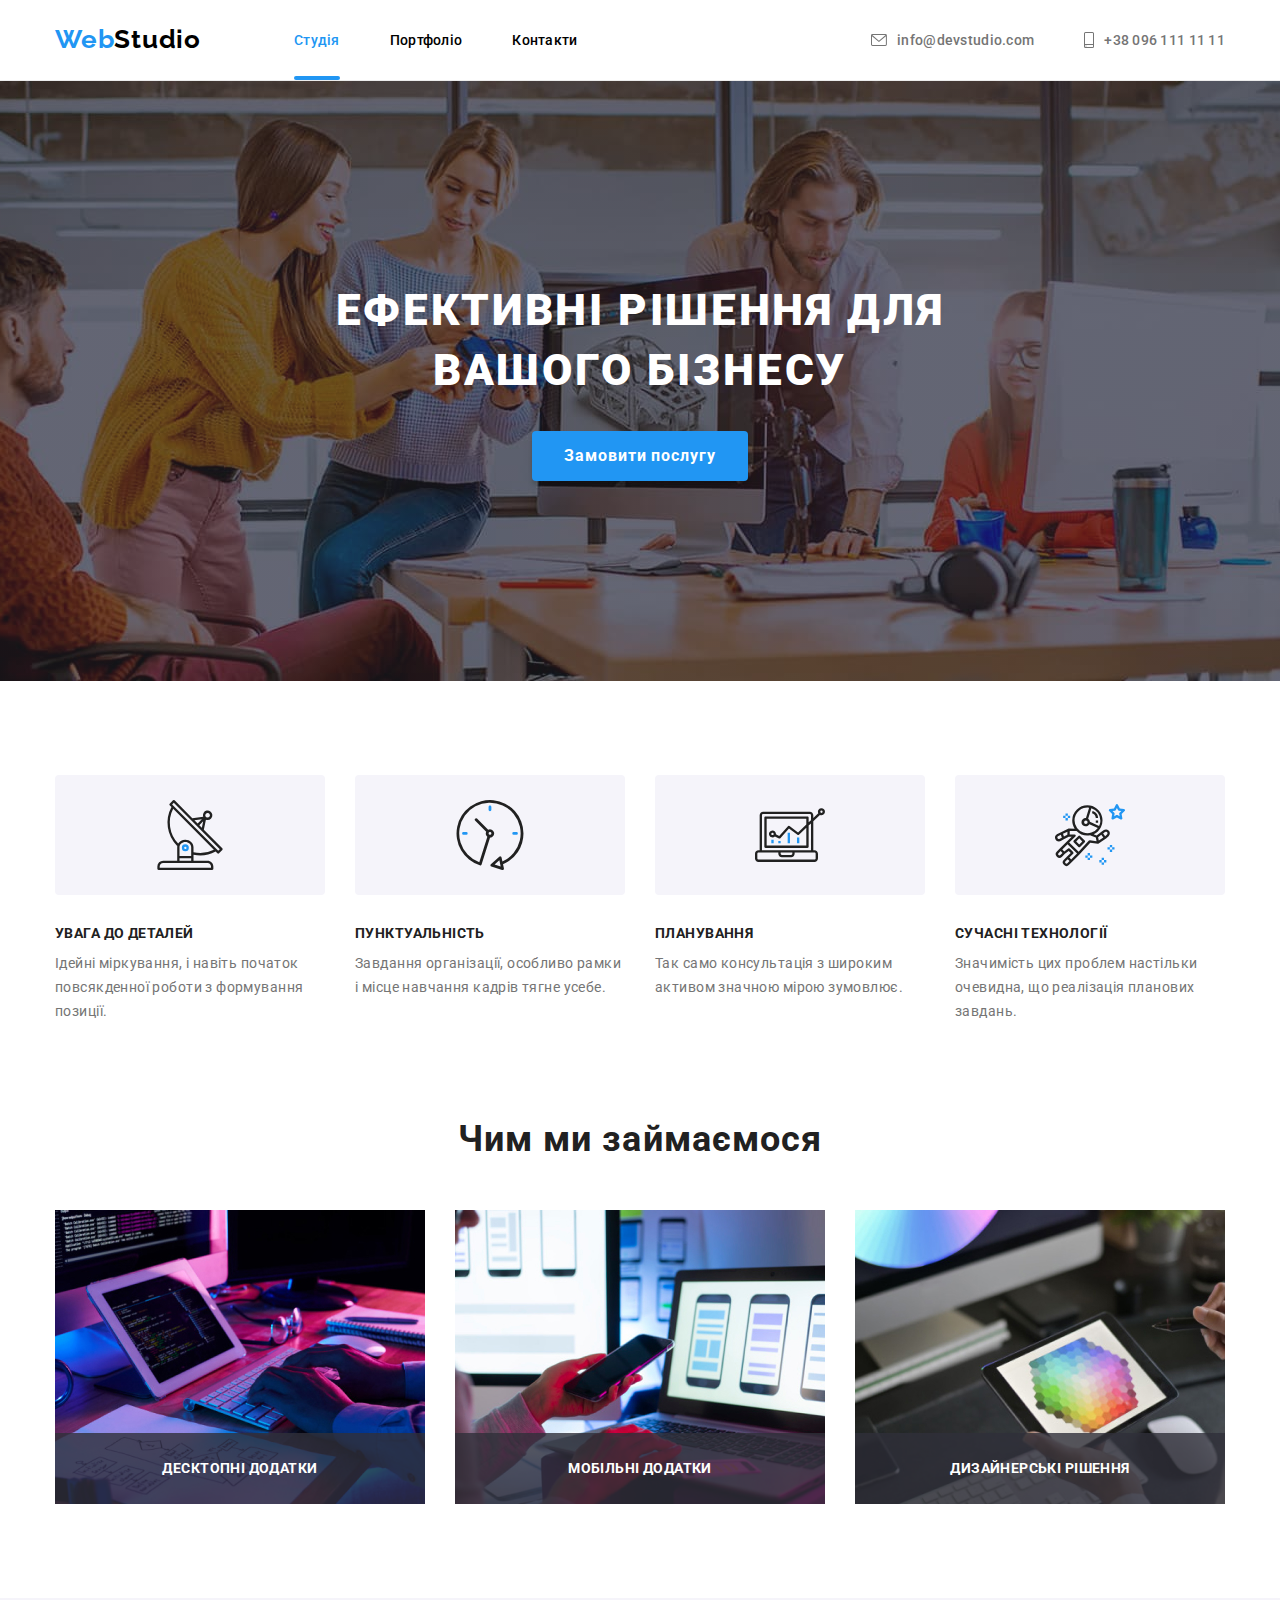
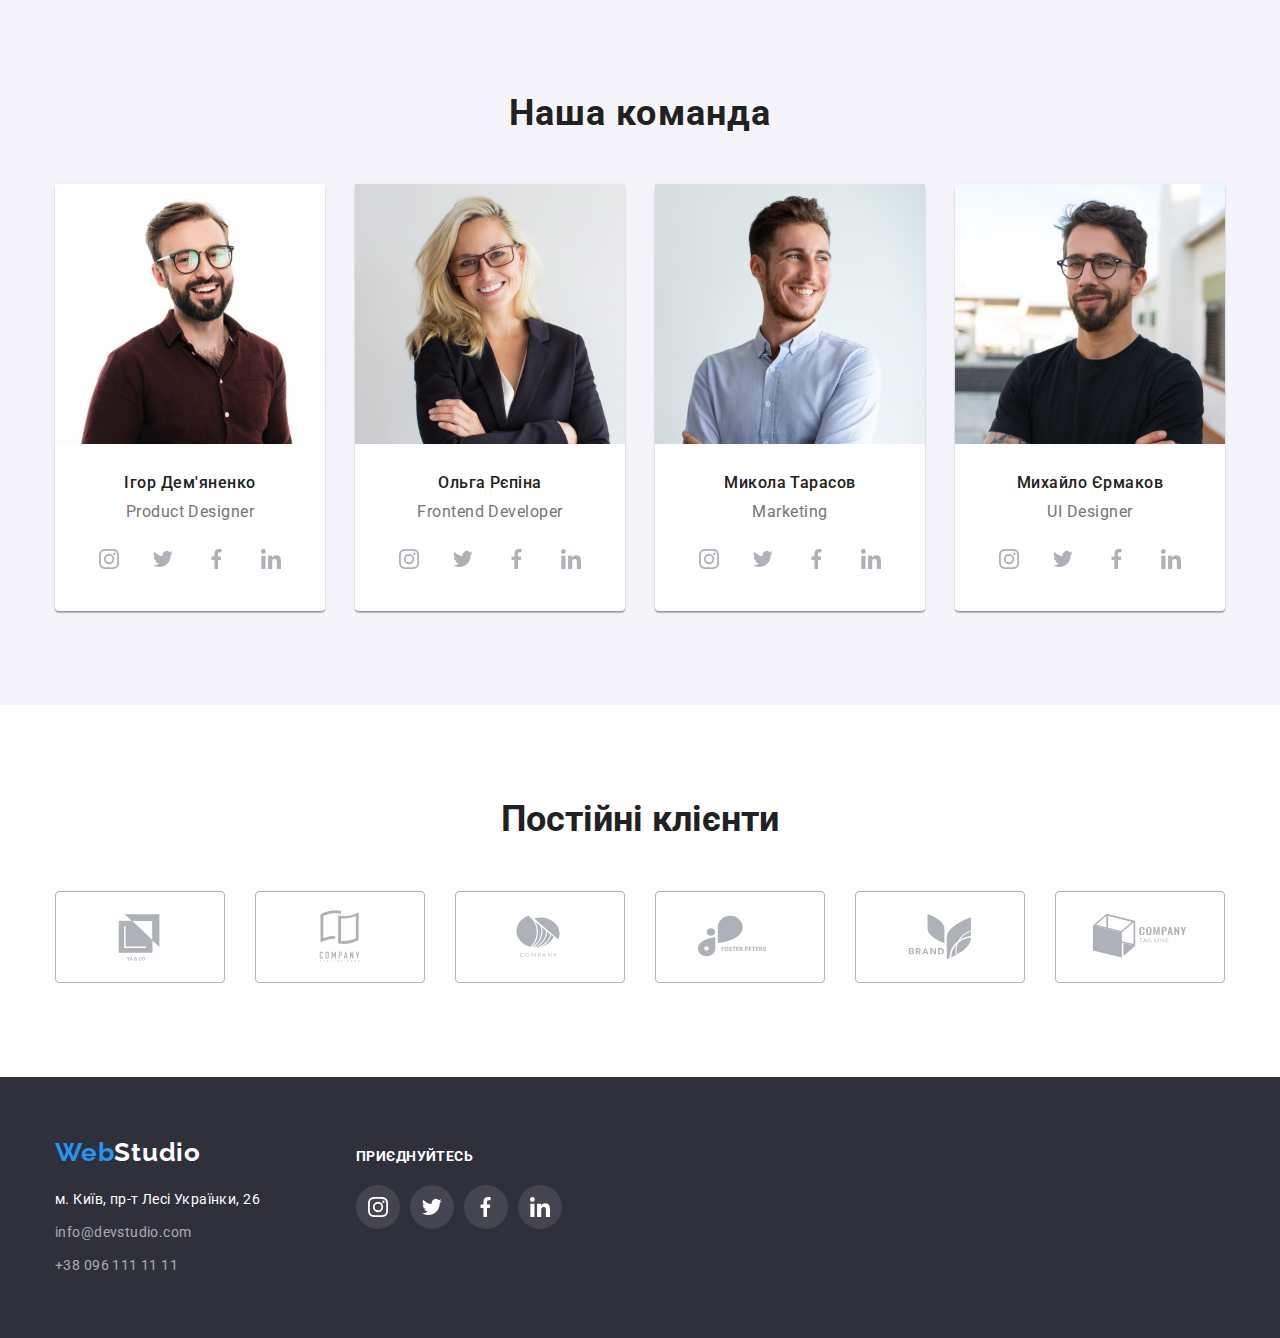
==== index.html @ fac085cd "hw6 start" ====
<!DOCTYPE html>
<html lang="uk">
  <head>
    <meta charset="UTF-8" />
    <meta http-equiv="X-UA-Compatible" content="IE=edge" />
    <meta name="viewport" content="width=device-width, initial-scale=1.0" />
    <link rel="preconnect" href="https://fonts.googleapis.com" />
    <link rel="preconnect" href="https://fonts.gstatic.com" crossorigin />
    <link
      href="https://fonts.googleapis.com/css2?family=Raleway:wght@700&family=Roboto:wght@400;500;700;900&display=swap"
      rel="stylesheet"
    />
    <title>Web Studio</title>

    <link
      rel="stylesheet"
      href="./modern-normalize-main/modern-normalize.css"
    />

    <link rel="stylesheet" href="./css/styles.css" />
  </head>

  <body>
    <!-- top line-->
    <header class="header">
      <div class="container posstion">
        <a class="logo" href="./index.html"
          ><span class="logo-part1">Web</span
          ><span class="logo-part2">Studio</span>
        </a>

        <nav class="nav-item">
          <ul class="nav-menu">
            <li class="nav-style">
              <a class="nav-text current" href="./index.html">Студія</a>
            </li>

            <li class="nav-style">
              <a class="nav-text" href="./portfolio.html">Портфоліо</a>
            </li>

            <li class="nav-style">
              <a class="nav-text" href="./contacts">Контакти</a>
            </li>
          </ul>
        </nav>

        <!-- contacts -->
        <ul class="contacts-item">
          <li class="contacts-list">
            <a class="contacts-mail" href="mailto:info@devstudio.com">
              <svg class="icon">
                <use href="./images/icons.svg#icon-envelope"></use>
              </svg>
              info@devstudio.com
            </a>
          </li>

          <li class="contacts-list">
            <a class="contacts-fone" href="tel:+380961111111">
              <svg class="icon-f">
                <use href="./images/icons.svg#icon-smartphone"></use>
              </svg>
              +38 096 111 11 11</a
            >
          </li>
        </ul>
      </div>
    </header>

    <!-- Main content-->
    <main>
      <!-- Hed -->
      <section class="hero section">
        <div class="container posstion-hero">
          <h1 class="header-h1">Ефективні рішення для вашого бізнесу</h1>

          <button class="btn" type="button" data-modal-open>
            Замовити послугу
          </button>
        </div>
      </section>

      <!-- Features -->
      <section class="features section">
        <div class="container">
          <h2 class="text-features">Особливості</h2>

          <ul class="features-list">
            <li class="features-item">
              <div class="icon-box-features">
                <svg class="features-icon">
                  <use href="./images/icons.svg#icon-antenna-1"></use>
                </svg>
              </div>

              <h3 class="features-header">УВАГА ДО ДЕТАЛЕЙ</h3>
              <p class="features-disc">
                Ідейні міркування, і навіть початок повсякденної роботи з
                формування позиції.
              </p>
            </li>

            <li class="features-item">
              <div class="icon-box-features">
                <svg class="features-icon">
                  <use href="./images/icons.svg#icon-clock-1"></use>
                </svg>
              </div>

              <h3 class="features-header">ПУНКТУАЛЬНІСТЬ</h3>
              <p class="features-disc">
                Завдання організації, особливо рамки і місце навчання кадрів
                тягне усебе.
              </p>
            </li>

            <li class="features-item">
              <div class="icon-box-features">
                <svg class="features-icon">
                  <use href="./images/icons.svg#icon-diagram-1"></use>
                </svg>
              </div>

              <h3 class="features-header">ПЛАНУВАННЯ</h3>
              <p class="features-disc">
                Так само консультація з широким активом значною мірою зумовлює.
              </p>
            </li>

            <li class="features-item">
              <div class="icon-box-features">
                <svg class="features-icon">
                  <use href="./images/icons.svg#icon-astronaut-1"></use>
                </svg>
              </div>

              <h3 class="features-header">СУЧАСНІ ТЕХНОЛОГІЇ</h3>
              <p class="features-disc">
                Значимість цих проблем настільки очевидна, що реалізація
                планових завдань.
              </p>
            </li>
          </ul>
        </div>
      </section>

      <!-- What do we do?-->
      <section class="what section section">
        <div class="container">
          <h2 class="what-header">Чим ми займаємося</h2>

          <ul class="what-list">
            <li class="img-label">
              <img
                width="370"
                src="images/img.jpg"
                alt="programer-working-his-desk-office"
              />
              <p class="label">Десктопні додатки</p>
            </li>

            <li class="img-label">
              <img
                width="370"
                src="images/img1.jpg"
                alt="web-ui-designers-are-developing-application-smartphones-team-creators-is-working-interface-mobile-phones"
              />
              <p class="label">Мобільні додатки</p>
            </li>

            <li class="img-label">
              <img
                width="370"
                src="images/img2.jpg"
                alt="creative-artist-web-design-with-working-colour-selection-graphic-tablet"
              />
              <label class="label">Дизайнерські рішення</label>
            </li>
          </ul>
        </div>
      </section>

      <!-- our team-->
      <section class="our-teams section">
        <div class="container">
          <h2 class="teams-header">Наша команда</h2>

          <ul class="team-list">
            <li class="list-item">
              <img width="270" src="images/f0img.jpg" alt="man" />
              <div class="team-wrapper">
                <h3 class="person-name">Ігор Дем'яненко</h3>
                <p class="tech">Product Designer</p>

                <div class="social-links">
                  <a class="link-social" href="https://www.instagram.com/">
                    <svg class="social-icon instagram">
                      <use href="./images/icons.svg#icon-instagram-2"></use>
                    </svg>
                  </a>

                  <a class="link-social" href="https://twitter.com">
                    <svg class="social-icon twiter">
                      <use href="./images/icons.svg#icon-twiter"></use>
                    </svg>
                  </a>

                  <a class="link-social" href="https://www.facebook.com">
                    <svg class="social-icon facebook">
                      <use href="./images/icons.svg#icon-facebook"></use>
                    </svg>
                  </a>

                  <a class="link-social" href="https://www.linkedin.com/">
                    <svg class="social-icon linkedin">
                      <use href="./images/icons.svg#icon-linkedin-1"></use>
                    </svg>
                  </a>
                </div>
              </div>
            </li>

            <li class="list-item">
              <img width="270" src="images/f1img.jpg" alt="woman" />
              <div class="team-wrapper">
                <h3 class="person-name">Ольга Рєпіна</h3>
                <p class="tech">Frontend Developer</p>

                <div class="social-links">
                  <a class="link-social" href="https://www.instagram.com/">
                    <svg class="social-icon instagram">
                      <use href="./images/icons.svg#icon-instagram-2"></use>
                    </svg>
                  </a>

                  <a class="link-social" href="https://twitter.com">
                    <svg class="social-icon twiter">
                      <use href="./images/icons.svg#icon-twiter"></use>
                    </svg>
                  </a>

                  <a class="link-social" href="https://www.facebook.com">
                    <svg class="social-icon facebook">
                      <use href="./images/icons.svg#icon-facebook"></use>
                    </svg>
                  </a>

                  <a class="link-social" href="https://www.linkedin.com/">
                    <svg class="social-icon linkedin">
                      <use href="./images/icons.svg#icon-linkedin-1"></use>
                    </svg>
                  </a>
                </div>
              </div>
            </li>

            <li class="list-item">
              <img width="270" src="images/f2img.jpg" alt="man" />
              <div class="team-wrapper">
                <h3 class="person-name">Микола Тарасов</h3>
                <p class="tech">Marketing</p>

                <div class="social-links">
                  <a class="link-social" href="https://www.instagram.com/">
                    <svg class="social-icon instagram">
                      <use href="./images/icons.svg#icon-instagram-2"></use>
                    </svg>
                  </a>

                  <a class="link-social" href="https://twitter.com">
                    <svg class="social-icon twiter">
                      <use href="./images/icons.svg#icon-twiter"></use>
                    </svg>
                  </a>

                  <a class="link-social" href="https://www.facebook.com">
                    <svg class="social-icon facebook">
                      <use href="./images/icons.svg#icon-facebook"></use>
                    </svg>
                  </a>

                  <a class="link-social" href="https://www.linkedin.com/">
                    <svg class="social-icon linkedin">
                      <use href="./images/icons.svg#icon-linkedin-1"></use>
                    </svg>
                  </a>
                </div>
              </div>
            </li>

            <li class="list-item">
              <img width="270" src="images/f3img.jpg" alt="man" />
              <div class="team-wrapper">
                <h3 class="person-name">Михайло Єрмаков</h3>
                <p class="tech">UI Designer</p>

                <div class="social-links">
                  <a class="link-social" href="https://www.instagram.com/">
                    <svg class="social-icon instagram">
                      <use href="./images/icons.svg#icon-instagram-2"></use>
                    </svg>
                  </a>

                  <a class="link-social" href="https://twitter.com">
                    <svg class="social-icon twiter">
                      <use href="./images/icons.svg#icon-twiter"></use>
                    </svg>
                  </a>

                  <a class="link-social" href="https://www.facebook.com">
                    <svg class="social-icon facebook">
                      <use href="./images/icons.svg#icon-facebook"></use>
                    </svg>
                  </a>

                  <a class="link-social" href="https://www.linkedin.com/">
                    <svg class="social-icon linkedin">
                      <use href="./images/icons.svg#icon-linkedin-1"></use>
                    </svg>
                  </a>
                </div>
              </div>
            </li>
          </ul>
        </div>
      </section>

      <section class="кegular-customers section">
        <div class="container">
          <h2 class="customers-header">Постійні клієнти</h2>
          <ul class="customers">
            <li class="client">
              <a class="client-website" href="">
                <svg class="client-icon">
                  <use href="./images/icons.svg#icon-Logo-0"></use>
                </svg>
              </a>
            </li>

            <li class="client">
              <a class="client-website" href="">
                <svg class="client-icon">
                  <use href="./images/icons.svg#icon-Logo-1"></use>
                </svg>
              </a>
            </li>

            <li class="client">
              <a class="client-website" href="">
                <svg class="client-icon">
                  <use href="./images/icons.svg#icon-Logo-2"></use>
                </svg>
              </a>
            </li>

            <li class="client">
              <a class="client-website" href="">
                <svg class="client-icon">
                  <use href="./images/icons.svg#icon-Logo-3"></use>
                </svg>
              </a>
            </li>
            <li class="client">
              <a class="client-website" href="">
                <svg class="client-icon">
                  <use href="./images/icons.svg#icon-Logo-4"></use>
                </svg>
              </a>
            </li>

            <li class="client">
              <a class="client-website" href="">
                <svg class="client-icon">
                  <use href="./images/icons.svg#icon-Logo-5"></use>
                </svg>
              </a>
            </li>
          </ul>
        </div>
      </section>
    </main>

    <footer class="footer">
      <div class="container footer-container">
        <div class="footer-items">
          <a class="logo-infoo" href="./index.html"
            ><span class="logo-f1">Web</span><span class="logo-f2">Studio</span>
          </a>

          <address class="link-addres">
            <a
              class="addres-com"
              href="https://www.google.com.ua/maps/@50.4265841,30.5361971,17z?hl=uk"
            >
              м. Київ, пр-т Лесі Українки, 26
            </a>
            <a class="contacts" href="mailto:info@devstudio.com"
              >info@devstudio.com</a
            >
            <a class="contacts" href="tel:+380961111111">+38 096 111 11 11</a>
          </address>
        </div>

        <div class="footers-social">
          <h2 class="social-header">приєднуйтесь</h2>

          <ul class="social-link">
            <li>
              <a class="link-social" href="https://www.instagram.com">
                <svg class="footer-icon instagram">
                  <use href="./images/icons.svg#icon-instagram-2"></use>
                </svg>
              </a>
            </li>
            <li>
              <a class="link-social" href="https://twitter.com">
                <svg class="footer-icon instagram">
                  <use href="./images/icons.svg#icon-twiter"></use>
                </svg>
              </a>
            </li>
            <li>
              <a class="link-social" href="https://www.facebook.com">
                <svg class="footer-icon instagram">
                  <use href="./images/icons.svg#icon-facebook"></use>
                </svg>
              </a>
            </li>
            <li>
              <a class="link-social" href="https://www.linkedin.com">
                <svg class="footer-icon instagram">
                  <use href="./images/icons.svg#icon-linkedin-1"></use>
                </svg>
              </a>
            </li>
          </ul>
        </div>
      </div>
    </footer>
    

    <div class="backdrop is-hidden" data-modal>
      <div class="modal">
        <button class="modal-button" data-modal-close>
          <svg class="modal-button-icon" width="18px" height="18px">
            <use href="./images/icons.svg#icon-close-black"></use>
          </svg>
        </button>
      </div>
    </div>
    <script src="./js/modal.js"></script>
  </body>
</html>

<!-- end -->
---- css/styles.css ----
:root {
  --brand-color--: #2196f3;
  --main-color--: #ffffff;
  --description-color--: #757575;
  --backgrs-color--: #2f303a;
  --header-color--: #212121;
  --bleack-color--: #000000;
  --back-color--: #f5f4fa;
  --icon-client: #afb1b8;
  --timing: 250ms;
}

img {
  display: block;
}

body {
  font-family: "Roboto", sans-serif;
}

h1,
h2,
h3,
h4,
h5,
h6,
p {
  margin: 0;
}

ul {
  margin: 0;
  padding: 0;
  list-style: none;
}

a {
  text-decoration: none;
}

.section {
  padding: 94px 0px;
}

.container {
  margin: 0 auto;
  width: 1200px;
  padding: 0 15px;
}

/* %%%% Header %%%%%%%%%%%%%%%%%%%%%%%%%%%%%%%%%%%%%%%%%%%%%%%%%%%%% */
  .header {
    margin: 0 auto;
    border-bottom-width: 1px;
    border-bottom-style: solid;
    border-bottom-color: #ececec;
  }

  .posstion {
    display: flex;
    align-items: center;
  }

  .logo {
    font-family: Raleway;
    font-size: 26px;
    font-weight: 700;
    line-height: 1.38;
    letter-spacing: 0.03em;
    text-decoration: none;
  }

  .logo-part1 {
    color: var(--brand-color--);
  }

  .logo-part2 {
    color: var(--bleack-color--);
  }

  .nav-item {
    display: flex;
    margin-left: 93px;
  }

  .nav-menu {
    display: flex;
    gap: 50px;
    align-items: center;
    justify-content: space-between;
  }

  .nav-style {
    list-style: none;
    position: relative;
  }

  .nav-text {
    display: block;
    padding: 32px 0px;
    font-size: 14px;
    font-weight: 500;
    line-height: 1.172;
    letter-spacing: 0.02em;
    color: var(--bleack-color--);
    text-decoration: none;
    transition-property: background-color, color;
    transition-timing-function: cubic-bezier(0.4, 0, 0.2, 1);
    transition-duration: var(--timing);
  }

  .nav-text:hover,
  .nav-text:focus {
    color: var(--brand-color--);
  }

  .nav-text.current {
    color: var(--brand-color--);
  }

  .nav-text::after {
    content: "";
    position: absolute;
    bottom: 0;
    left: 0;
    display: block;
    width: 100%;
    height: 4px;
    border-radius: 4px;
    background-color: var(--brand-color--);
    opacity: 0;
    transition-property: opacity, color;
    transition-timing-function: cubic-bezier(0.4, 0, 0.2, 1);
    transition-duration: var(--timing);
  }

  .nav-text.current::after {
    opacity: 1;
  }

  .nav-text:hover::after,
  .nav-text:focus::after {
    opacity: 1;
  }

  .contacts-item {
    display: flex;
    margin-left: auto;
    gap: 50px;
  }

  .contacts-list {
    list-style: none;
    display: flex;
  }

  .contacts-mail {
    font-size: 14px;
    font-weight: 500;
    line-height: 1.172;
    letter-spacing: 0.02em;
    text-decoration: none;
    color: var(--description-color--);
    padding: 32px 0;
    display: flex;
    align-items: center;
    transition-property: color, fill;
    transition-timing-function: cubic-bezier(0.4, 0, 0.2, 1);
    transition-duration: var(--timing);
  }

  .icon {
    width: 16px;
    height: 12px;
    margin-right: 10px;
    fill: var(--description-color--);
    transition-property: color, fill;
    transition-timing-function: cubic-bezier(0.4, 0, 0.2, 1);
    transition-duration: var(--timing);
  }

  .contacts-mail:hover .icon,
  .contacts-mail:focus .icon {
    fill: var(--brand-color--);
  }

  .contacts-fone {
    font-size: 14px;
    font-weight: 500;
    line-height: 1.17;
    letter-spacing: 0.02em;
    text-decoration: none;
    color: var(--description-color--);
    padding: 32px 0;
    display: flex;
    align-items: center;
    transition-property: color;
    transition-timing-function: cubic-bezier(0.4, 0, 0.2, 1);
    transition-duration: var(--timing);
  }

  .icon-f {
    width: 10px;
    height: 16px;
    margin-right: 10px;
    fill: var(--description-color--);
  }

  .contacts-fone:focus .icon-f,
  .contacts-fone:hover .icon-f {
    fill: var(--brand-color--);
  }

  .contacts-mail:hover,
  .contacts-mail:focus,
  .contacts-fone:hover,
  .contacts-fone:focus {
    color: var(--brand-color--);
  }
/* %%%% Header end %%%%%%%%%%%%%%%%%%%%%%%%%%%%%%%%%%%%%%%%%%%%%%%%%%*/

/* %%%% MAIN content %%%%%%%%%%%%%%%%%%%%%%%%%%%%%%%%%%%%%%%%%%%%%%%%*/
  /* %%%% portfolio section %%%%%%%%%%%%%%%%%%%%%%%%%%%%%%%%%%%%%%%% */
  .hero {
    padding: 200px 0;
    margin: 0 auto;
    max-width: 1600px;
    height: 600px;
    background-color: var(--backgrs-color--);
    background-image: linear-gradient(
      to right,
      rgb(47, 48, 58, 0.4),
      rgb(47, 48, 58, 0.4)),
      url(../images/back1.jpg);
    background-repeat: no-repeat;
    background-position: center;
    background-size: cover;
  }

  .header-h1 {
    font-size: 44px;
    font-weight: 900;
    line-height: 1.36;
    letter-spacing: 0.06em;
    text-align: center;
    color: var(--main-color--);
    text-transform: uppercase;
    width: 696px;
    margin: 0 auto;
    margin-bottom: 30px;
  }

.btn-pos {
  display: flex;
}

.btn {
  color: var(--main-color--);
  font-size: 16px;
  font-weight: 700;
  line-height: 1.87;
  letter-spacing: 0.06em;
  margin: 0 auto;
  border-radius: 4px;
  border: none;
  display: block;
  padding: 10px 32px;
  background-color: var(--brand-color--);
  box-shadow: 0 4px 4px 0 rgba(0, 0, 0, 0.15);
  transition-property: background-color;
  transition-duration: var(--timing);
  transition-timing-function: cubic-bezier(0.4, 0, 0.2, 1);
}

.btn,
.filter-btn {
  cursor: pointer;
}

.btn:hover,
.btn:focus {
  background-color: #188ce8;
}

/*Features*/

.features {
  padding-bottom: 0px;
}

.text-features {
  visibility: hidden;
  height: 0;
}

.features-list {
  list-style: none;
  padding: 0;
  display: flex;
  justify-content: space-between;
}

.features-item {
  width: 270px;
}

.features-icon {
  width: 70px;
  height: 70px;
}

.icon-box-features {
  background-color: var(--back-color--);
  border-radius: 4px;
  height: 120px;
  margin-bottom: 30px;
  display: flex;
  align-items: center;
  justify-content: center;
}

.features-header {
  font-size: 14px;
  font-weight: 700;
  line-height: 1.17;
  letter-spacing: 0.03em;

  color: var(--header-color--);
  margin-bottom: 10px;
}

.features-disc {
  color: var(--description-color--);
  font-size: 14px;
  line-height: 1.71;
  letter-spacing: 0.03em;
}

/* What do we do? */
.what {
  margin: 0 auto;
}

.what-header {
  color: var(--header-color--);
  font-size: 36px;
  font-weight: 700;
  line-height: 1.17;
  letter-spacing: 0.03em;
  text-align: center;
  margin-bottom: 50px;
}

.what-list {
  padding: 0px;
  list-style: none;
  display: flex;
  justify-content: space-between;
  padding-top: 0px;
}

.img-label {
  position: relative;
}

.label {
  display: block;
  width: 100%;
  font-size: 14px;
  text-transform: uppercase;
  font-weight: 700;
  line-height: 1.17;
  text-align: center;
  letter-spacing: 00.03em;
  background-color: rgba(47, 48, 58, 0.8);
  color: var(--main-color--);
  padding: 27px 0px;
  position: absolute;
  left: 0;
  bottom: 0;
}

/* our-teams */

.our-teams {
  background-color: var(--back-color--);
  margin: 0 auto;
}

.teams-header {
  font-size: 36px;
  font-weight: 700;
  line-height: 1.17;
  letter-spacing: 0.03em;
  text-align: center;
  color: var(--header-color--);
  margin-bottom: 50px;
}

.team-list {
  list-style: none;
  padding: 0;
  display: flex;
  justify-content: space-between;
}

.person-name {
  color: var(--header-color--);
  font-size: 16px;
  font-weight: 500;
  line-height: 1.171;
  letter-spacing: 0.03em;
  text-align: center;
}

.list-item {
  width: 270px;
  border-radius: 4px;
  background: #ffffff;
  display: block;
  box-shadow: 0px 2px 1px 0px rgba(0, 0, 0, 0.2),
    0px 1px 1px 0px rgba(0, 0, 0, 0.14), 0px 1px 3px 0px rgba(0, 0, 0, 0.12);
}

.team-wrapper {
  padding: 30px 0;
}

.tech {
  color: var(--description-color--);
  font-size: 16px;
  line-height: 1.18;
  letter-spacing: 0.03em;
  text-align: center;
  margin-top: 10px;
}

.social-links {
  display: flex;
  justify-content: center;
  gap: 10px;
  height: 44px;
  padding-left: 32px;
  padding-right: 32px;
  margin-top: 16px;
  cursor: pointer;
}

.link-social {
  display: flex;
  width: 44px;
  height: 44px;
  align-items: center;
  justify-content: center;
  border-radius: 50%;
  transition-property: background-color;
  transition-duration: var(--timing);
  transition-timing-function: cubic-bezier(0.4, 0, 0.2, 1);
}


.social-icon {
  width: 20px;
  height: 20px;
  fill: var(--icon-client);
  transition-property: fill;
  transition-duration: var(--timing);
  transition-timing-function: cubic-bezier(0.4, 0, 0.2, 1);
}

.link-social:hover,
.link-social:focus {
  background-color: var(--brand-color--);
}

.link-social:hover .social-icon,
.link-social:focus .social-icon {
  fill: var(--main-color--);
}

/* customers */

.кegular-customers {
  margin: 0 auto;
}

.customers-header {
  font-size: 36px;
  line-height: 1.16;
  color: var(--header-color--);
  text-align: center;
  margin-bottom: 50px;
}

.customers {
  display: flex;
  gap: 30px;
}

.client {
  width: 170px;
  height: 92px;
}

.client-website {
  display: flex;
  align-items: center;
  justify-content: center;
  width: 100%;
  height: 100%;
  border: 1px solid var(--icon-client);
  border-radius: 4px;
  transition-property: border;
  transition-duration: var(--timing);
  transition-timing-function: cubic-bezier(0.4, 0, 0.2, 1);
}

.client-icon {
  width: 106px;
  height: 60px;
  fill: var(--icon-client);
  transition-property:  fill;
  transition-duration: var(--timing);
  transition-timing-function: cubic-bezier(0.4, 0, 0.2, 1);
}

.client-website:hover,
.client-website:focus {
  border-color: var(--brand-color--);
  fill: currentColor;
}

.client-website:hover .client-icon,
.client-website:focus .client-icon {
  fill: var(--brand-color--);
}

/* footer */
.footer {
  background-color: var(--backgrs-color--);
  margin: 0 auto;
  padding: 60px 0px;
}

.footer-container {
  display: flex;
  align-items: baseline;
}

.logo-infoo {
  font-family: Raleway;
  font-size: 26px;
  font-weight: 700;
  line-height: 1.192;
  letter-spacing: 0.03em;
  text-decoration: none;
}

.logo-f1 {
  color: var(--brand-color--);
}

.logo-f2 {
  color: var(--main-color--);
}

.link-addres {
  font-style: normal;
  display: flex;
  flex-direction: column;
  gap: 9px;
  margin-top: 20px;
  position: relative;
  
}

.addres-com {
  color: var(--main-color--);
  font-size: 14px;
  line-height: 1.71;
  letter-spacing: 0.03em;
  text-decoration: none;
  width: 231px;
  transition-property: color;
  transition-timing-function: cubic-bezier(0.4, 0, 0.2, 1);
  transition-duration: var(--timing);
}

.contacts {
  font-size: 14px;
  line-height: 1.71;
  letter-spacing: 0.03em;
  text-decoration: none;
  color: #ffffff99;
  transition-property: color;
  transition-timing-function: cubic-bezier(0.4, 0, 0.2, 1);
  transition-duration: var(--timing);
}

.addres-com:hover,
.addres-com:focus,
.contacts:hover,
.contacts:focus {
  color: var(--brand-color--);
}

.footers-social {
  margin-left: 70px;
}

.social-header {
  font-size: 14px;
  line-height: 1.17;
  color: var(--main-color--);
  letter-spacing: 0.03em;
  text-transform: uppercase;
}

.social-link {
  display: flex;
  margin-top: 20px;
  gap: 10px;
}

.link-social {
  background-color: rgba(255, 255, 255, 0.1);
}

.footer-icon {
  fill: #fff;
  width: 20px;
  height: 20px;
}

/* portfolio */
.portfolio {
  margin: 0 auto;
}

.filter-heading {
  visibility: hidden;
  height: 0;
}

.filter-buttons,
.project-items {
  list-style: none;
  padding: 0px;
}

.filter-buttons {
  display: flex;
  justify-content: center;
  margin-bottom: 50px;
}

.filter-button {
  margin-right: 8px;
}

.filter-btn {
  background-color: var(--back-color--);
  font-size: 16px;
  font-weight: 500;
  line-height: 1.62;
  letter-spacing: 0.03em;
  text-align: center;
  color: var(--header-color--);
  border: none;
  border-radius: 4px;
  padding: 6px 25px;
  transition-property: background-color, box-shadow, color;
  transition-duration: var(--timing);
  transition-timing-function: cubic-bezier(0.4, 0, 0.2, 1);
}

.filter-btn:hover,
.filter-btn:focus {
  background-color: var(--brand-color--);
  color: var(--main-color--);
  box-shadow: 0px 3px 1px rgba(0, 0, 0, 0.1), 0px 1px 2px rgba(0, 0, 0, 0.08), 0px 2px 2px rgba(0, 0, 0, 0.12);
  border-radius: 4px;
}

.project-items {
  display: flex;
  flex-wrap: wrap;
  gap: 30px;
  
}

.project-link{
  display: block;
}


.project-item {
  width: 370px;
}

.img-bloc {
  position: relative;
  overflow: hidden;
}

.overlay {
  position: absolute;
  left: 0;
  bottom: 0;
  width: 100%;
  height: 100%;
  background-color: rgba(33, 150, 243, 0.9);
  padding: 63px 24px;
  font-size: 18px;
  line-height: 1.56;
  letter-spacing: 0.03em;
  color: var(--main-color--);
  transform: translateY(100%);
  transition-property: transform, color;
  transition-duration: var(--timing);
}

.project-link:hover,
.project-link:focus {
 box-shadow: 1px 4px 6px 0px rgba(0, 0, 0, 0.16),
  0 4px 4px 0 rgba(0, 0, 0, 0.06), 0 1px 1px 0 rgba(0, 0, 0, 0.12);
}

.project-link:hover .overlay,
.project-link:focus .overlay{
  transform: translateY(0);
}

.project-border {
  border: 1px solid #eeeeee;
  border-top: none;
  padding: 20px 24px;
  
}

.project-name {
  font-size: 18px;
  font-weight: 700;
  line-height: 2;
  letter-spacing: 0.06em;
  color: var(--header-color--);
}

.project-type {
  font-size: 16px;
  line-height: 1.87;
  letter-spacing: 0.03em;
  color: var(--description-color--);
  margin-top: 4px;
}

/* modal section */

.backdrop {
  position: fixed;
  top: 0;
  left: 0;
  width: 100%;
  height: 100%;
  background-color: rgba(0, 0, 0, 0.2);
  border-radius: 4px;
  transition-property: scale;
  opacity: 1;
  transition: transform 400ms ease-in-out 200ms, opacity 400ms ease-in-out 200ms;
  z-index: 10;
}

.backdrop.is-hidden {
  pointer-events: none;
  visibility: hidden;
  opacity: 0;
}

.backdrop.is-hidden.modal {
  position: relative;
}

.modal {
  position: absolute;
  top: 50%;
  left: 50%;
  transform: translateX(-50%) translateY(-50%);
  width: 528px;
  height: 581px;
  background-color: var(--main-color--);
  border-radius: 1px;
}

.modal-button {
  padding: 0;
  position: absolute;
  top: 8px;
  right: 8px;

  width: 30px;
  height: 30px;
  display: flex;
  align-items: center;
  justify-content: center;
  border-radius: 50%;
  border: 1px solid rgba(0, 0, 0, 0.1);
  background-color: transparent;
  cursor: pointer;
}

.modal-button-icon {
  

}
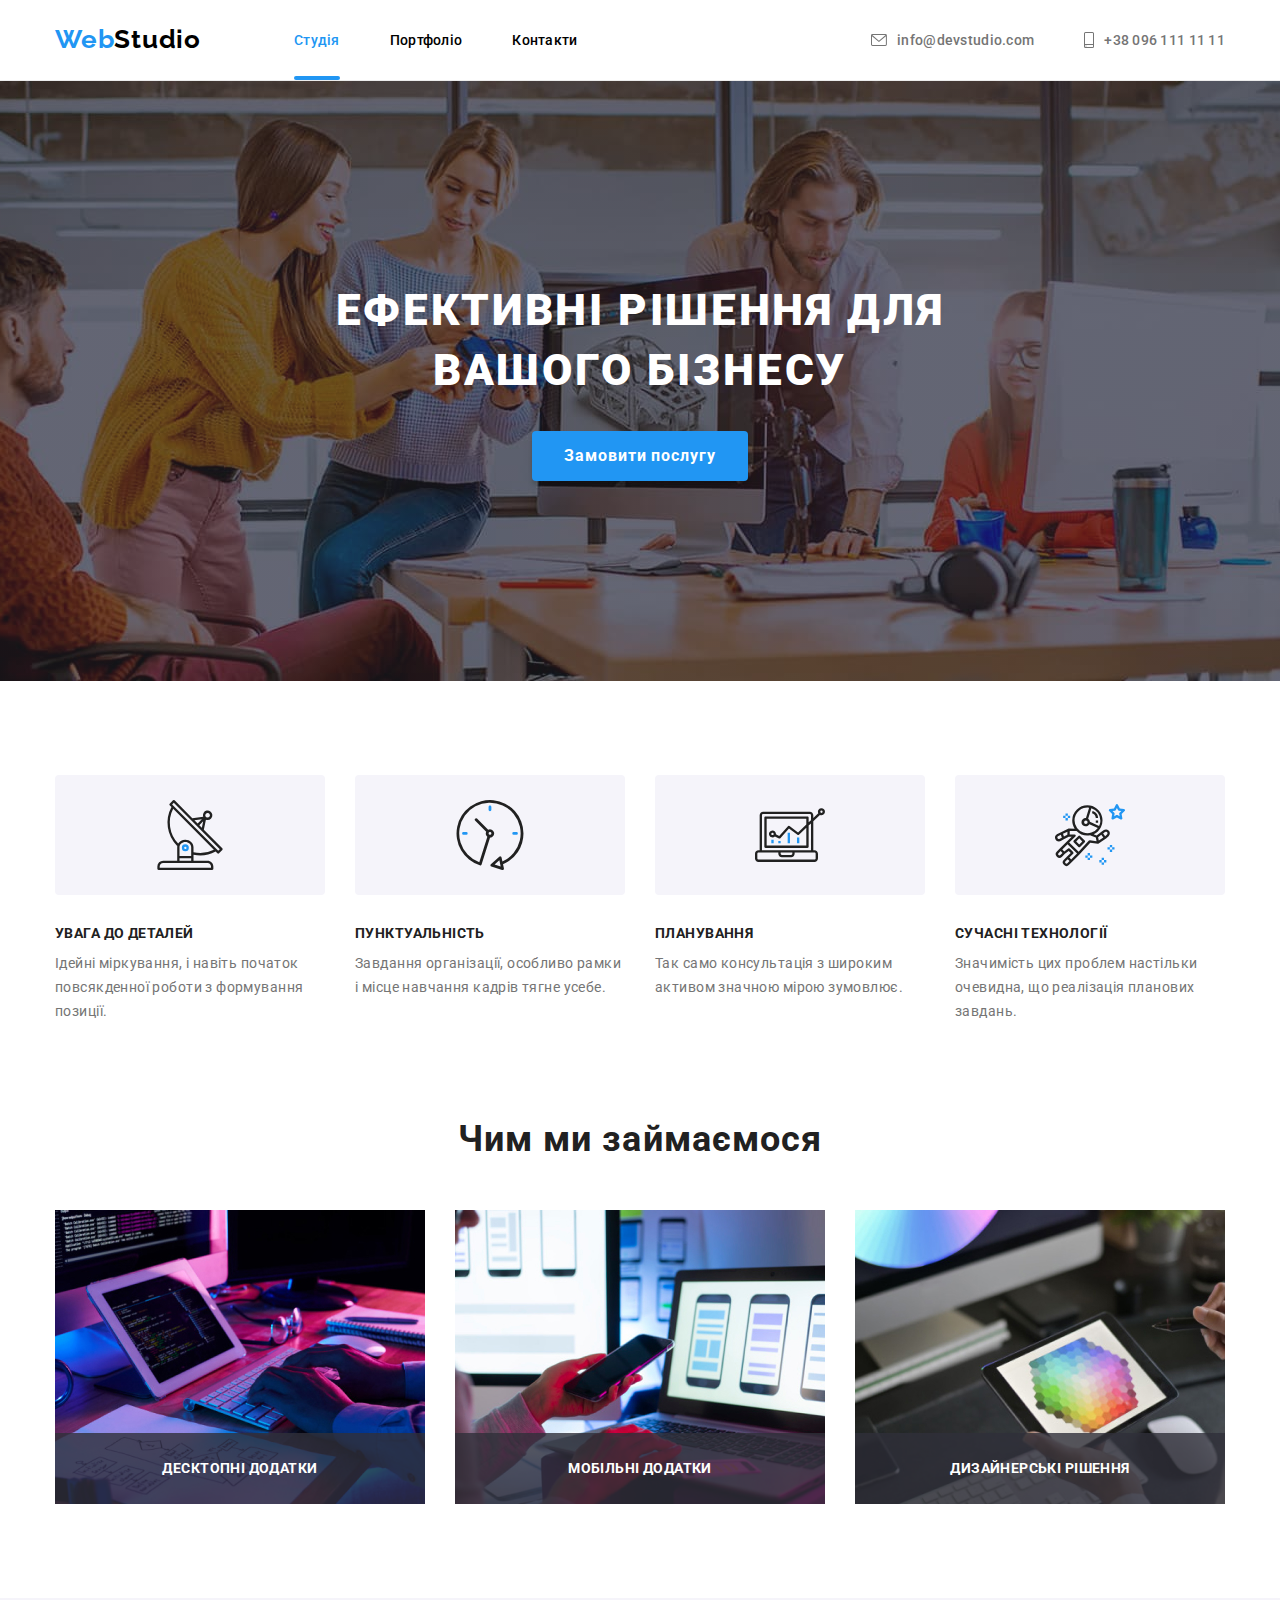
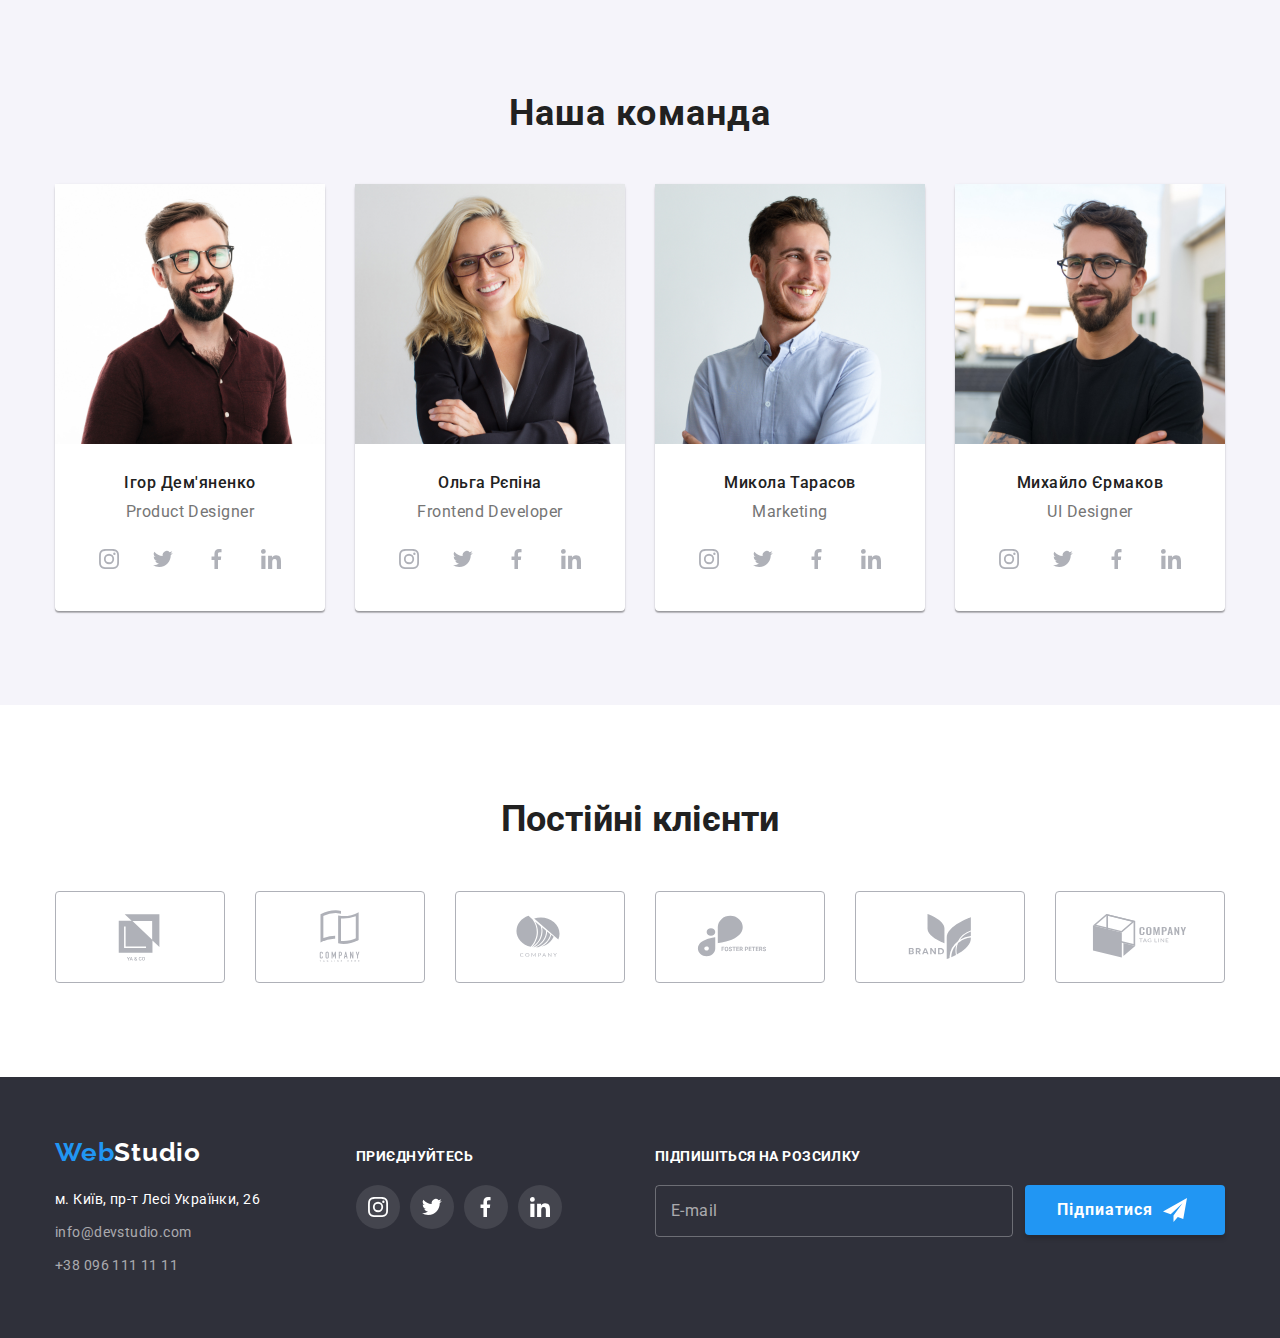
==== commit 4d834e20: "HW-6 done" ====
--- a/index.html
+++ b/index.html
@@ -436,10 +436,31 @@
             </li>
           </ul>
         </div>
+
+        <!-- subscribe  -->
+        <div class="subscribe">
+          <h2 class="subscribe-siпature">підпишіться на розсилку</h2>
+
+          <form class="form__mail" name="form__mail">
+            <input
+              class="subscribe_field"
+              name="email"
+              type="email"
+              placeholder="E-mail"
+            />
+
+            <button class="btn btn_footer" type="submit">
+              Підпиатися
+              <svg class="btn-icon" width="24px" height="24px">
+                <use href="./images/icons.svg#icon-icon-send"></use>
+              </svg>
+            </button>
+          </form>
+        </div>
       </div>
     </footer>
-    
-
+
+    <!--"-->
     <div class="backdrop is-hidden" data-modal>
       <div class="modal">
         <button class="modal-button" data-modal-close>
@@ -447,6 +468,68 @@
             <use href="./images/icons.svg#icon-close-black"></use>
           </svg>
         </button>
+
+        <form class="subscribe-form" name="subscribe-user">
+          <strong class="form-heder"
+            >Залиште свої дані, ми вам передзвонимо</strong
+          >
+
+          <label class="input-lab">
+            <span class="input-lb">Імя</span>
+            <input class="input-style" type="text" required />
+
+            <svg class="form-icon" width="18px" height="18px">
+              <use href="./images/icons.svg#icon-person-black"></use>
+            </svg>
+          </label>
+
+          <label class="input-lab">
+            <span class="input-lb">Телефон</span>
+            <input class="input-style" type="tel" required />
+            <svg class="form-icon" width="18px" height="18px">
+              <use href="./images/icons.svg#icon-phone-black"></use>
+            </svg>
+          </label>
+
+          <label class="input-lab">
+            <span class="input-lb">Пошта</span>
+            <input class="input-style" type="email" required />
+            <svg class="form-icon" width="18px" height="18px">
+              <use href="./images/icons.svg#icon-email-black"></use>
+            </svg>
+          </label>
+
+          <label class="label-comment">
+            <span class="input-lb">Коментар</span>
+            <textarea
+              class="texteria input-style"
+              placeholder="Введіть текст"
+              name="fild-for-comment"
+              id="fild-for-comment"
+            ></textarea>
+          </label>
+
+          <label class="agree-lab">
+            <input class="form-checkbox" type="checkbox" id="agree-check" />
+            <svg class="check-icon" width="16px" height="15px">
+              <use
+                class="icon-uncheck"
+                href="./images/icons.svg#icon-uncheck"
+              ></use>
+              <use
+                class="icon-check"
+                href="./images/icons.svg#icon-check"
+              ></use>
+            </svg>
+
+            <span class="check-lb"
+              >Погоджуюся з розсилкою та приймаю
+              <a class="agree" href="">Умови договору</a>
+            </span>
+          </label>
+
+          <button class="btn modal-btn" type="submit">Відправити</button>
+        </form>
       </div>
     </div>
     <script src="./js/modal.js"></script>
--- a/css/styles.css
+++ b/css/styles.css
@@ -49,206 +49,207 @@
 }
 
 /* %%%% Header %%%%%%%%%%%%%%%%%%%%%%%%%%%%%%%%%%%%%%%%%%%%%%%%%%%%% */
-  .header {
-    margin: 0 auto;
-    border-bottom-width: 1px;
-    border-bottom-style: solid;
-    border-bottom-color: #ececec;
-  }
-
-  .posstion {
-    display: flex;
-    align-items: center;
-  }
-
-  .logo {
-    font-family: Raleway;
-    font-size: 26px;
-    font-weight: 700;
-    line-height: 1.38;
-    letter-spacing: 0.03em;
-    text-decoration: none;
-  }
-
-  .logo-part1 {
-    color: var(--brand-color--);
-  }
-
-  .logo-part2 {
-    color: var(--bleack-color--);
-  }
-
-  .nav-item {
-    display: flex;
-    margin-left: 93px;
-  }
-
-  .nav-menu {
-    display: flex;
-    gap: 50px;
-    align-items: center;
-    justify-content: space-between;
-  }
-
-  .nav-style {
-    list-style: none;
-    position: relative;
-  }
-
-  .nav-text {
-    display: block;
-    padding: 32px 0px;
-    font-size: 14px;
-    font-weight: 500;
-    line-height: 1.172;
-    letter-spacing: 0.02em;
-    color: var(--bleack-color--);
-    text-decoration: none;
-    transition-property: background-color, color;
-    transition-timing-function: cubic-bezier(0.4, 0, 0.2, 1);
-    transition-duration: var(--timing);
-  }
-
-  .nav-text:hover,
-  .nav-text:focus {
-    color: var(--brand-color--);
-  }
-
-  .nav-text.current {
-    color: var(--brand-color--);
-  }
-
-  .nav-text::after {
-    content: "";
-    position: absolute;
-    bottom: 0;
-    left: 0;
-    display: block;
-    width: 100%;
-    height: 4px;
-    border-radius: 4px;
-    background-color: var(--brand-color--);
-    opacity: 0;
-    transition-property: opacity, color;
-    transition-timing-function: cubic-bezier(0.4, 0, 0.2, 1);
-    transition-duration: var(--timing);
-  }
-
-  .nav-text.current::after {
-    opacity: 1;
-  }
-
-  .nav-text:hover::after,
-  .nav-text:focus::after {
-    opacity: 1;
-  }
-
-  .contacts-item {
-    display: flex;
-    margin-left: auto;
-    gap: 50px;
-  }
-
-  .contacts-list {
-    list-style: none;
-    display: flex;
-  }
-
-  .contacts-mail {
-    font-size: 14px;
-    font-weight: 500;
-    line-height: 1.172;
-    letter-spacing: 0.02em;
-    text-decoration: none;
-    color: var(--description-color--);
-    padding: 32px 0;
-    display: flex;
-    align-items: center;
-    transition-property: color, fill;
-    transition-timing-function: cubic-bezier(0.4, 0, 0.2, 1);
-    transition-duration: var(--timing);
-  }
-
-  .icon {
-    width: 16px;
-    height: 12px;
-    margin-right: 10px;
-    fill: var(--description-color--);
-    transition-property: color, fill;
-    transition-timing-function: cubic-bezier(0.4, 0, 0.2, 1);
-    transition-duration: var(--timing);
-  }
-
-  .contacts-mail:hover .icon,
-  .contacts-mail:focus .icon {
-    fill: var(--brand-color--);
-  }
-
-  .contacts-fone {
-    font-size: 14px;
-    font-weight: 500;
-    line-height: 1.17;
-    letter-spacing: 0.02em;
-    text-decoration: none;
-    color: var(--description-color--);
-    padding: 32px 0;
-    display: flex;
-    align-items: center;
-    transition-property: color;
-    transition-timing-function: cubic-bezier(0.4, 0, 0.2, 1);
-    transition-duration: var(--timing);
-  }
-
-  .icon-f {
-    width: 10px;
-    height: 16px;
-    margin-right: 10px;
-    fill: var(--description-color--);
-  }
-
-  .contacts-fone:focus .icon-f,
-  .contacts-fone:hover .icon-f {
-    fill: var(--brand-color--);
-  }
-
-  .contacts-mail:hover,
-  .contacts-mail:focus,
-  .contacts-fone:hover,
-  .contacts-fone:focus {
-    color: var(--brand-color--);
-  }
+.header {
+  margin: 0 auto;
+  border-bottom-width: 1px;
+  border-bottom-style: solid;
+  border-bottom-color: #ececec;
+}
+
+.posstion {
+  display: flex;
+  align-items: center;
+}
+
+.logo {
+  font-family: Raleway;
+  font-size: 26px;
+  font-weight: 700;
+  line-height: 1.38;
+  letter-spacing: 0.03em;
+  text-decoration: none;
+}
+
+.logo-part1 {
+  color: var(--brand-color--);
+}
+
+.logo-part2 {
+  color: var(--bleack-color--);
+}
+
+.nav-item {
+  display: flex;
+  margin-left: 93px;
+}
+
+.nav-menu {
+  display: flex;
+  gap: 50px;
+  align-items: center;
+  justify-content: space-between;
+}
+
+.nav-style {
+  list-style: none;
+  position: relative;
+}
+
+.nav-text {
+  display: block;
+  padding: 32px 0px;
+  font-size: 14px;
+  font-weight: 500;
+  line-height: 1.172;
+  letter-spacing: 0.02em;
+  color: var(--bleack-color--);
+  text-decoration: none;
+  transition-property: background-color, color;
+  transition-timing-function: cubic-bezier(0.4, 0, 0.2, 1);
+  transition-duration: var(--timing);
+}
+
+.nav-text:hover,
+.nav-text:focus {
+  color: var(--brand-color--);
+}
+
+.nav-text.current {
+  color: var(--brand-color--);
+}
+
+.nav-text::after {
+  content: "";
+  position: absolute;
+  bottom: 0;
+  left: 0;
+  display: block;
+  width: 100%;
+  height: 4px;
+  border-radius: 4px;
+  background-color: var(--brand-color--);
+  opacity: 0;
+  transition-property: opacity, color;
+  transition-timing-function: cubic-bezier(0.4, 0, 0.2, 1);
+  transition-duration: var(--timing);
+}
+
+.nav-text.current::after {
+  opacity: 1;
+}
+
+.nav-text:hover::after,
+.nav-text:focus::after {
+  opacity: 1;
+}
+
+.contacts-item {
+  display: flex;
+  margin-left: auto;
+  gap: 50px;
+}
+
+.contacts-list {
+  list-style: none;
+  display: flex;
+}
+
+.contacts-mail {
+  font-size: 14px;
+  font-weight: 500;
+  line-height: 1.172;
+  letter-spacing: 0.02em;
+  text-decoration: none;
+  color: var(--description-color--);
+  padding: 32px 0;
+  display: flex;
+  align-items: center;
+  transition-property: color, fill;
+  transition-timing-function: cubic-bezier(0.4, 0, 0.2, 1);
+  transition-duration: var(--timing);
+}
+
+.icon {
+  width: 16px;
+  height: 12px;
+  margin-right: 10px;
+  fill: var(--description-color--);
+  transition-property: color, fill;
+  transition-timing-function: cubic-bezier(0.4, 0, 0.2, 1);
+  transition-duration: var(--timing);
+}
+
+.contacts-mail:hover .icon,
+.contacts-mail:focus .icon {
+  fill: var(--brand-color--);
+}
+
+.contacts-fone {
+  font-size: 14px;
+  font-weight: 500;
+  line-height: 1.17;
+  letter-spacing: 0.02em;
+  text-decoration: none;
+  color: var(--description-color--);
+  padding: 32px 0;
+  display: flex;
+  align-items: center;
+  transition-property: color;
+  transition-timing-function: cubic-bezier(0.4, 0, 0.2, 1);
+  transition-duration: var(--timing);
+}
+
+.icon-f {
+  width: 10px;
+  height: 16px;
+  margin-right: 10px;
+  fill: var(--description-color--);
+}
+
+.contacts-fone:focus .icon-f,
+.contacts-fone:hover .icon-f {
+  fill: var(--brand-color--);
+}
+
+.contacts-mail:hover,
+.contacts-mail:focus,
+.contacts-fone:hover,
+.contacts-fone:focus {
+  color: var(--brand-color--);
+}
 /* %%%% Header end %%%%%%%%%%%%%%%%%%%%%%%%%%%%%%%%%%%%%%%%%%%%%%%%%%*/
 
 /* %%%% MAIN content %%%%%%%%%%%%%%%%%%%%%%%%%%%%%%%%%%%%%%%%%%%%%%%%*/
-  /* %%%% portfolio section %%%%%%%%%%%%%%%%%%%%%%%%%%%%%%%%%%%%%%%% */
-  .hero {
-    padding: 200px 0;
-    margin: 0 auto;
-    max-width: 1600px;
-    height: 600px;
-    background-color: var(--backgrs-color--);
-    background-image: linear-gradient(
+/* %%%% portfolio section %%%%%%%%%%%%%%%%%%%%%%%%%%%%%%%%%%%%%%%% */
+.hero {
+  padding: 200px 0;
+  margin: 0 auto;
+  max-width: 1600px;
+  height: 600px;
+  background-color: var(--backgrs-color--);
+  background-image: linear-gradient(
       to right,
       rgb(47, 48, 58, 0.4),
-      rgb(47, 48, 58, 0.4)),
-      url(../images/back1.jpg);
-    background-repeat: no-repeat;
-    background-position: center;
-    background-size: cover;
-  }
-
-  .header-h1 {
-    font-size: 44px;
-    font-weight: 900;
-    line-height: 1.36;
-    letter-spacing: 0.06em;
-    text-align: center;
-    color: var(--main-color--);
-    text-transform: uppercase;
-    width: 696px;
-    margin: 0 auto;
-    margin-bottom: 30px;
-  }
+      rgb(47, 48, 58, 0.4)
+    ),
+    url(../images/back1.jpg);
+  background-repeat: no-repeat;
+  background-position: center;
+  background-size: cover;
+}
+
+.header-h1 {
+  font-size: 44px;
+  font-weight: 900;
+  line-height: 1.36;
+  letter-spacing: 0.06em;
+  text-align: center;
+  color: var(--main-color--);
+  text-transform: uppercase;
+  width: 696px;
+  margin: 0 auto;
+  margin-bottom: 30px;
+}
 
 .btn-pos {
   display: flex;
@@ -458,7 +459,6 @@
   transition-timing-function: cubic-bezier(0.4, 0, 0.2, 1);
 }
 
-
 .social-icon {
   width: 20px;
   height: 20px;
@@ -519,7 +519,7 @@
   width: 106px;
   height: 60px;
   fill: var(--icon-client);
-  transition-property:  fill;
+  transition-property: fill;
   transition-duration: var(--timing);
   transition-timing-function: cubic-bezier(0.4, 0, 0.2, 1);
 }
@@ -535,7 +535,7 @@
   fill: var(--brand-color--);
 }
 
-/* footer */
+/* %%%% footer %%%%%%%%%%%%%%%%%%%%%%%%%%%%%%%%%%%%%%%%%%%%%%%%%%%%%%%%%%%%%%%%%%*/
 .footer {
   background-color: var(--backgrs-color--);
   margin: 0 auto;
@@ -571,7 +571,6 @@
   gap: 9px;
   margin-top: 20px;
   position: relative;
-  
 }
 
 .addres-com {
@@ -632,7 +631,70 @@
   height: 20px;
 }
 
-/* portfolio */
+/* %%%% subscribe  in footer  %%%%% */
+
+.subscribe {
+  margin-left: 93px;
+  width: 100%;
+}
+
+.subscribe-siпature {
+  font-size: 14px;
+  line-height: 1.17;
+  color: var(--main-color--);
+  letter-spacing: 0.03em;
+  text-transform: uppercase;
+}
+
+.form__mail {
+  display: flex;
+  margin-top: 20px;
+}
+
+.subscribe_field {
+  padding: 15px;
+
+  background-color: inherit;
+  border: 1px solid rgba(255, 255, 255, 0.3);
+  color: var(--main-color--);
+  border-radius: 4px;
+  width: 358px;
+  font-size: 16px;
+  line-height: 1.25;
+  letter-spacing: 0.03em;
+  transition-property: border-color;
+  transition-timing-function: cubic-bezier(0.4, 0, 0.2, 1);
+  transition-duration: var(--timing);
+}
+
+.subscribe_field:focus {
+  border-color: var(--brand-color--);
+  background: linear-gradient(
+      0deg,
+      rgba(33, 150, 243, 0),
+      rgba(33, 150, 243, 0)
+    ),
+    linear-gradient(0deg, rgba(255, 255, 255, 0.3), rgba(255, 255, 255, 0.3));
+}
+
+.subscribe_field::placeholder {
+  color: rgba(255, 255, 255, 0.6);
+}
+
+.btn_footer {
+  display: flex;
+  align-items: center;
+  margin-left: 12px;
+  width: 200px;
+  height: 50px;
+}
+
+.btn-icon {
+  margin-left: 10px;
+}
+/* %%%% footer end %%%%%%%%%%%%%%%%%%%%%%%%%%%%%%%%%%%%%%%%%%%%%%%%%%%%%%%%%%%%%% */
+
+/* %%%% portfolio %%%%%%%%%%%%%%%%%%%%%%%%%%%%%%%%%%%%%%%%%%%%%% */
 .portfolio {
   margin: 0 auto;
 }
@@ -678,7 +740,8 @@
 .filter-btn:focus {
   background-color: var(--brand-color--);
   color: var(--main-color--);
-  box-shadow: 0px 3px 1px rgba(0, 0, 0, 0.1), 0px 1px 2px rgba(0, 0, 0, 0.08), 0px 2px 2px rgba(0, 0, 0, 0.12);
+  box-shadow: 0px 3px 1px rgba(0, 0, 0, 0.1), 0px 1px 2px rgba(0, 0, 0, 0.08),
+    0px 2px 2px rgba(0, 0, 0, 0.12);
   border-radius: 4px;
 }
 
@@ -686,13 +749,11 @@
   display: flex;
   flex-wrap: wrap;
   gap: 30px;
-  
-}
-
-.project-link{
+}
+
+.project-link {
   display: block;
 }
-
 
 .project-item {
   width: 370px;
@@ -722,12 +783,12 @@
 
 .project-link:hover,
 .project-link:focus {
- box-shadow: 1px 4px 6px 0px rgba(0, 0, 0, 0.16),
-  0 4px 4px 0 rgba(0, 0, 0, 0.06), 0 1px 1px 0 rgba(0, 0, 0, 0.12);
+  box-shadow: 1px 4px 6px 0px rgba(0, 0, 0, 0.16),
+    0 4px 4px 0 rgba(0, 0, 0, 0.06), 0 1px 1px 0 rgba(0, 0, 0, 0.12);
 }
 
 .project-link:hover .overlay,
-.project-link:focus .overlay{
+.project-link:focus .overlay {
   transform: translateY(0);
 }
 
@@ -735,7 +796,6 @@
   border: 1px solid #eeeeee;
   border-top: none;
   padding: 20px 24px;
-  
 }
 
 .project-name {
@@ -754,7 +814,7 @@
   margin-top: 4px;
 }
 
-/* modal section */
+/* %%%% modal section %%%%%%%%%%%%%%%%%%%%%%%*/
 
 .backdrop {
   position: fixed;
@@ -788,7 +848,7 @@
   width: 528px;
   height: 581px;
   background-color: var(--main-color--);
-  border-radius: 1px;
+  border-radius: 4px;
 }
 
 .modal-button {
@@ -796,7 +856,6 @@
   position: absolute;
   top: 8px;
   right: 8px;
-
   width: 30px;
   height: 30px;
   display: flex;
@@ -809,6 +868,144 @@
 }
 
 .modal-button-icon {
-  
-
-}
+  transition-property: fill;
+  transition-duration: var(--timing);
+  transition-timing-function: cubic-bezier(0.4, 0, 0.2, 1);
+}
+
+.modal-button:hover .modal-button-icon {
+  fill: var(--brand-color--);
+}
+
+.subscribe-form {
+  padding: 40px;
+}
+
+.form-heder {
+  display: block;
+  font-weight: 700;
+  font-size: 20px;
+  line-height: 1.15;
+  text-align: center;
+  letter-spacing: 0.03em;
+  color: #212121;
+  margin-bottom: 12px;
+}
+
+.input-lab {
+  display: block;
+  margin-bottom: 10px;
+  position: relative;
+}
+
+.input-lb {
+  display: block;
+  font-style: normal;
+  font-size: 12px;
+  line-height: 1.16;
+  letter-spacing: 0.01em;
+  color: var(--description-color--);
+  padding-bottom: 4px;
+}
+
+.input-style {
+  width: 100%;
+  height: 40px;
+  border-radius: 4px;
+  outline: none;
+  border: 1px solid rgba(33, 33, 33, 0.2);
+  padding-left: 40px;
+  padding-right: 40px;
+  transition-property: border-color;
+  transition-duration: var(--timing);
+  transition-timing-function: cubic-bezier(0.4, 0, 0.2, 1);
+}
+
+.form-icon {
+  position: absolute;
+  left: 12px;
+  bottom: 11px;
+  transition-property: fill;
+  transition-duration: var(--timing);
+  transition-timing-function: cubic-bezier(0.4, 0, 0.2, 1);
+}
+
+.input-style:focus {
+  border-color: var(--brand-color--);
+}
+
+.input-style:focus + .form-icon {
+  fill: var(--brand-color--);
+}
+
+.label-comment {
+  display: block;
+  margin-bottom: 20px;
+}
+
+.texteria {
+  height: 120px;
+  resize: none;
+  padding: 12px 16px;
+
+  position: absolute;
+  font-size: 12px;
+  line-height: 1.16;
+  letter-spacing: 0.01em;
+  /* color: rgba(117, 117, 117, 1); */
+
+  position: relative;
+  transition-property: border-color;
+  transition-duration: var(--timing);
+  transition-timing-function: cubic-bezier(0.4, 0, 0.2, 1);
+}
+
+.texteria:focus {
+  border-color: var(--brand-color--);
+}
+
+.check-lb {
+  font-size: 14px;
+  line-height: 1.71Q;
+  letter-spacing: 0.03em;
+  color: #757575;
+}
+
+.form-checkbox {
+  visibility: hidden;
+  height: 0;
+}
+
+.form-checkbox:checked + .check-icon .icon-uncheck {
+  opacity: 0;
+  fill: var(--brand-color--);
+}
+
+.icon-check {
+  opacity: 0;
+}
+.form-checkbox:checked + .check-icon .icon-check {
+  opacity: 1;
+}
+
+.agree {
+  text-align: center;
+  color: var(--brand-color--);
+  text-decoration: underline;
+  text-underline-position: under;
+  margin-bottom: 30px;
+}
+
+.agree-lab {
+  display: flex;
+  align-items: center;
+  justify-content: center;
+  padding-bottom: 30px;
+  text-align: center;
+  gap: 8px;
+  user-select: none;
+}
+
+.modal-btn {
+  padding: 10px 52px;
+}
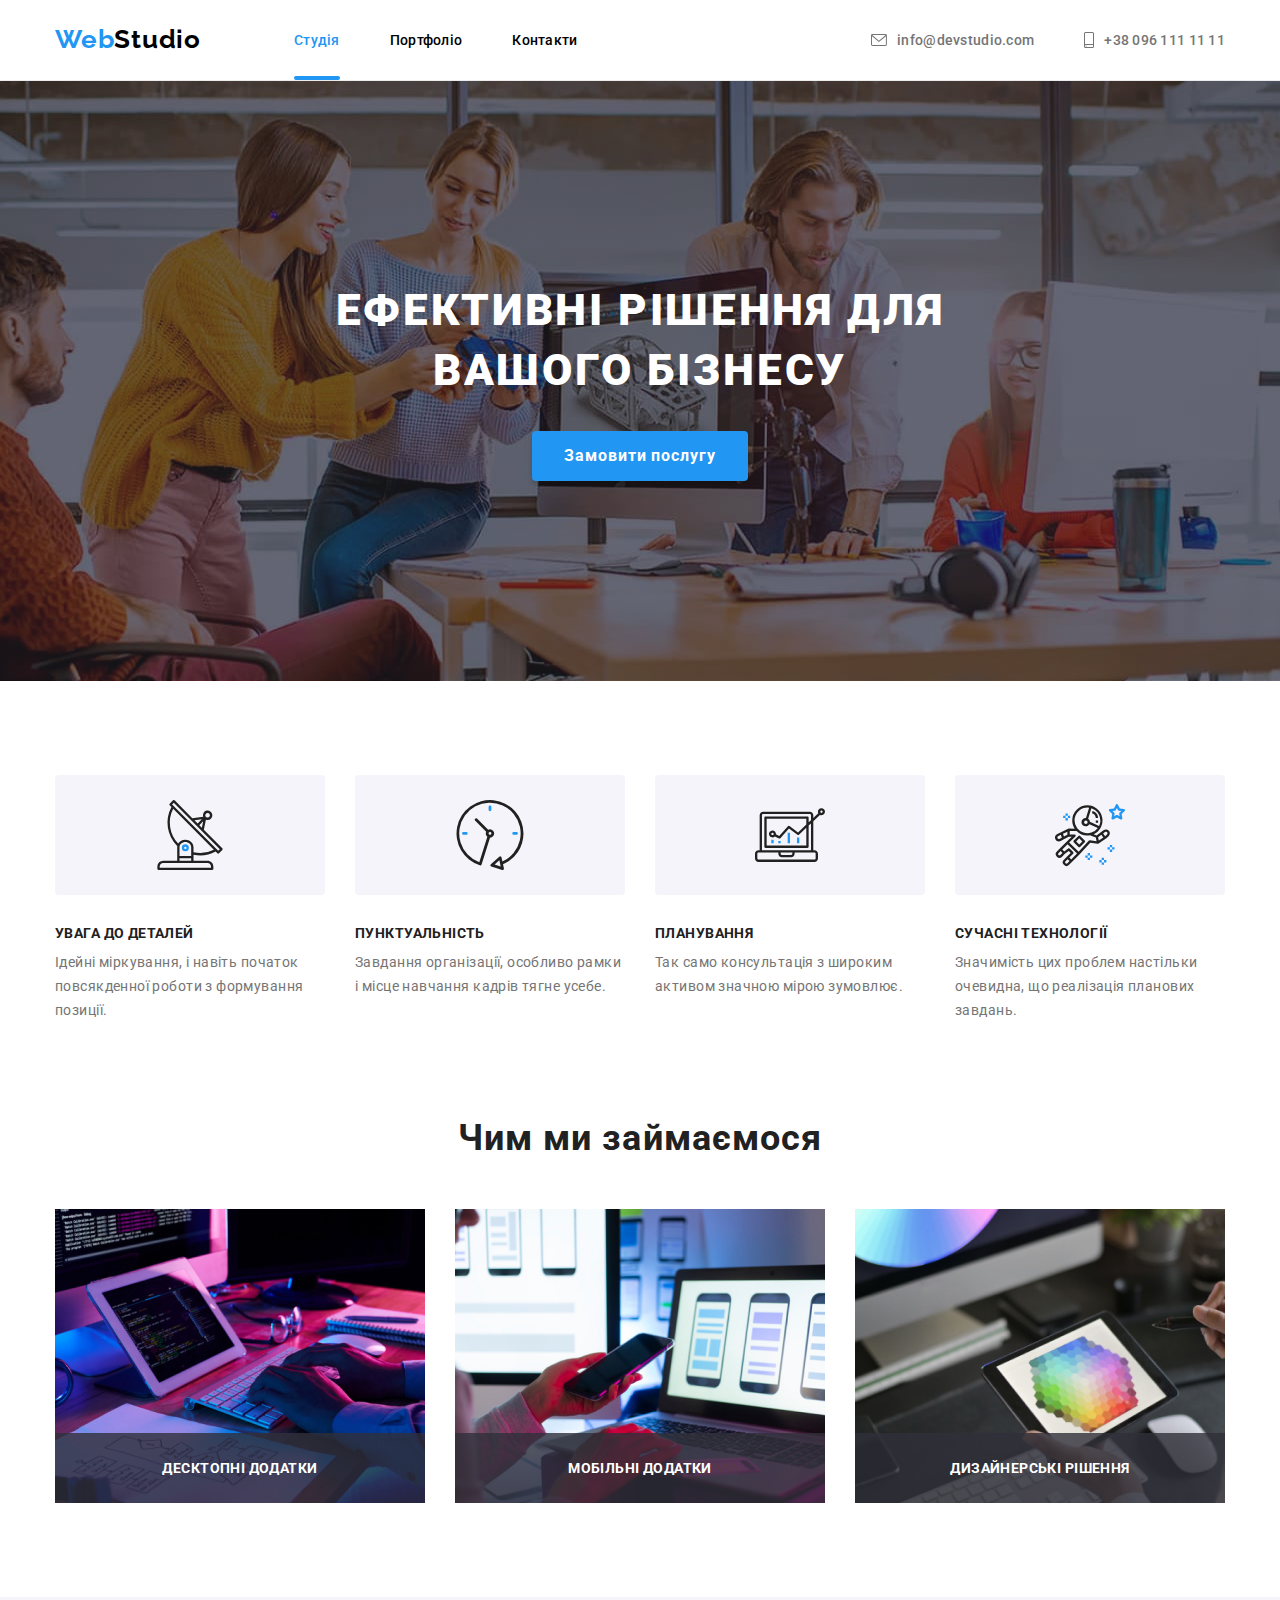
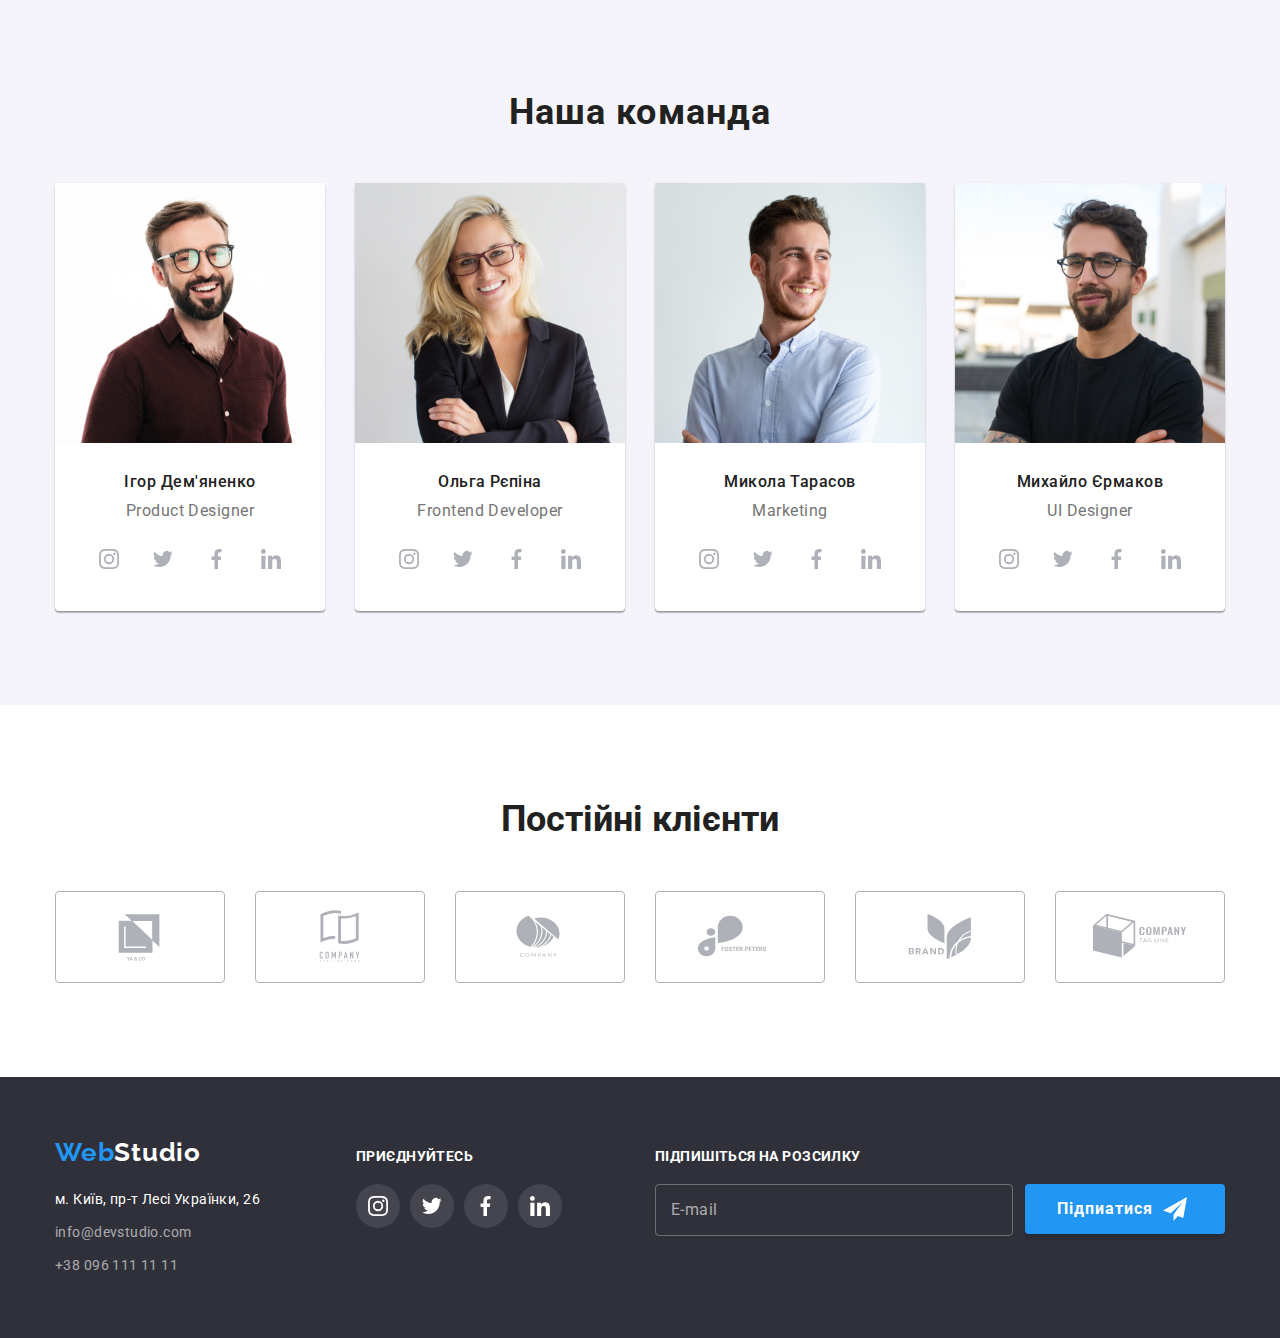
==== commit f747c47a: "small edits HW-" ====
--- a/index.html
+++ b/index.html
@@ -29,8 +29,8 @@
           ><span class="logo-part2">Studio</span>
         </a>
 
-        <nav class="nav-item">
-          <ul class="nav-menu">
+        <nav class="nav-menu">
+          <ul class="nav-item">
             <li class="nav-style">
               <a class="nav-text current" href="./index.html">Студія</a>
             </li>
--- a/css/styles.css
+++ b/css/styles.css
@@ -78,12 +78,12 @@
   color: var(--bleack-color--);
 }
 
+.nav-menu {
+  display: flex;
+  margin-left: 93px;
+}
+
 .nav-item {
-  display: flex;
-  margin-left: 93px;
-}
-
-.nav-menu {
   display: flex;
   gap: 50px;
   align-items: center;
@@ -225,7 +225,6 @@
   padding: 200px 0;
   margin: 0 auto;
   max-width: 1600px;
-  height: 600px;
   background-color: var(--backgrs-color--);
   background-image: linear-gradient(
       to right,
@@ -634,8 +633,7 @@
 /* %%%% subscribe  in footer  %%%%% */
 
 .subscribe {
-  margin-left: 93px;
-  width: 100%;
+  margin-left:auto;
 }
 
 .subscribe-siпature {
@@ -846,7 +844,6 @@
   left: 50%;
   transform: translateX(-50%) translateY(-50%);
   width: 528px;
-  height: 581px;
   background-color: var(--main-color--);
   border-radius: 4px;
 }
@@ -1000,7 +997,7 @@
   display: flex;
   align-items: center;
   justify-content: center;
-  padding-bottom: 30px;
+  margin-bottom: 30px;
   text-align: center;
   gap: 8px;
   user-select: none;
